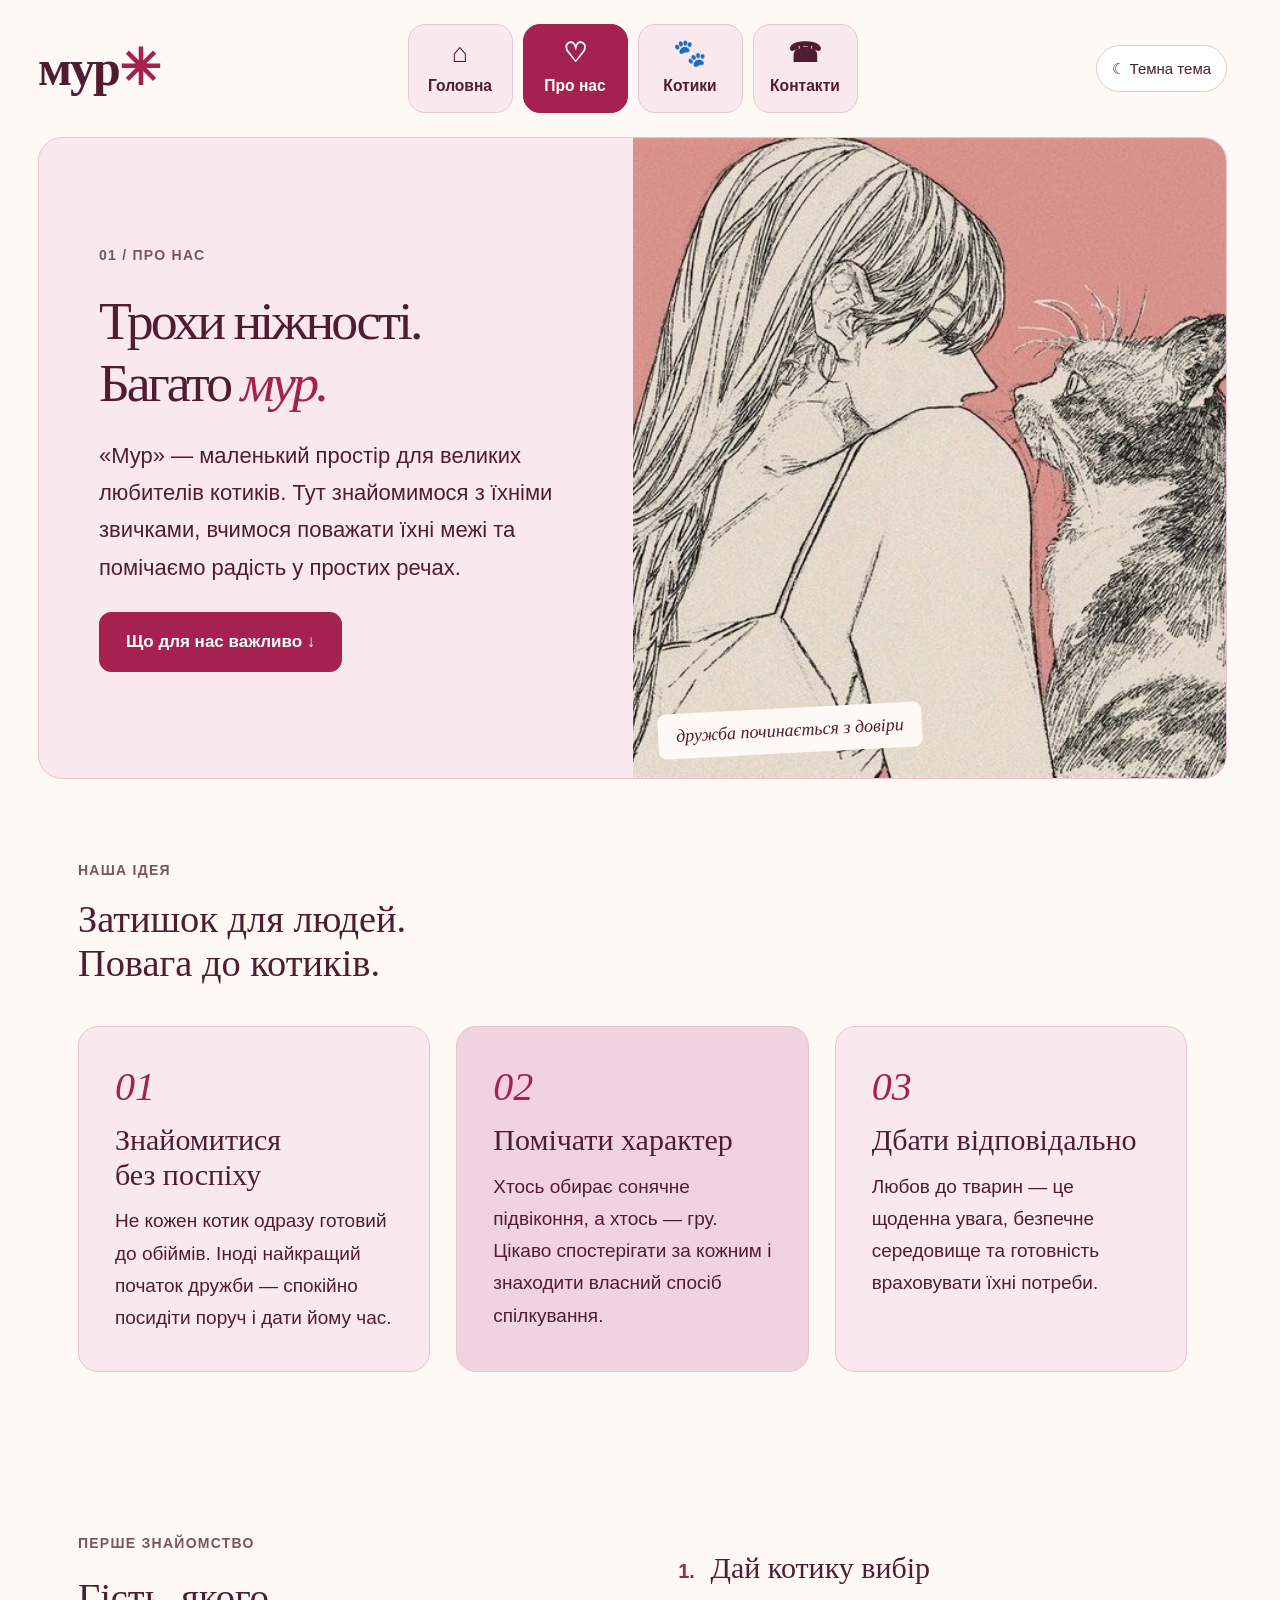
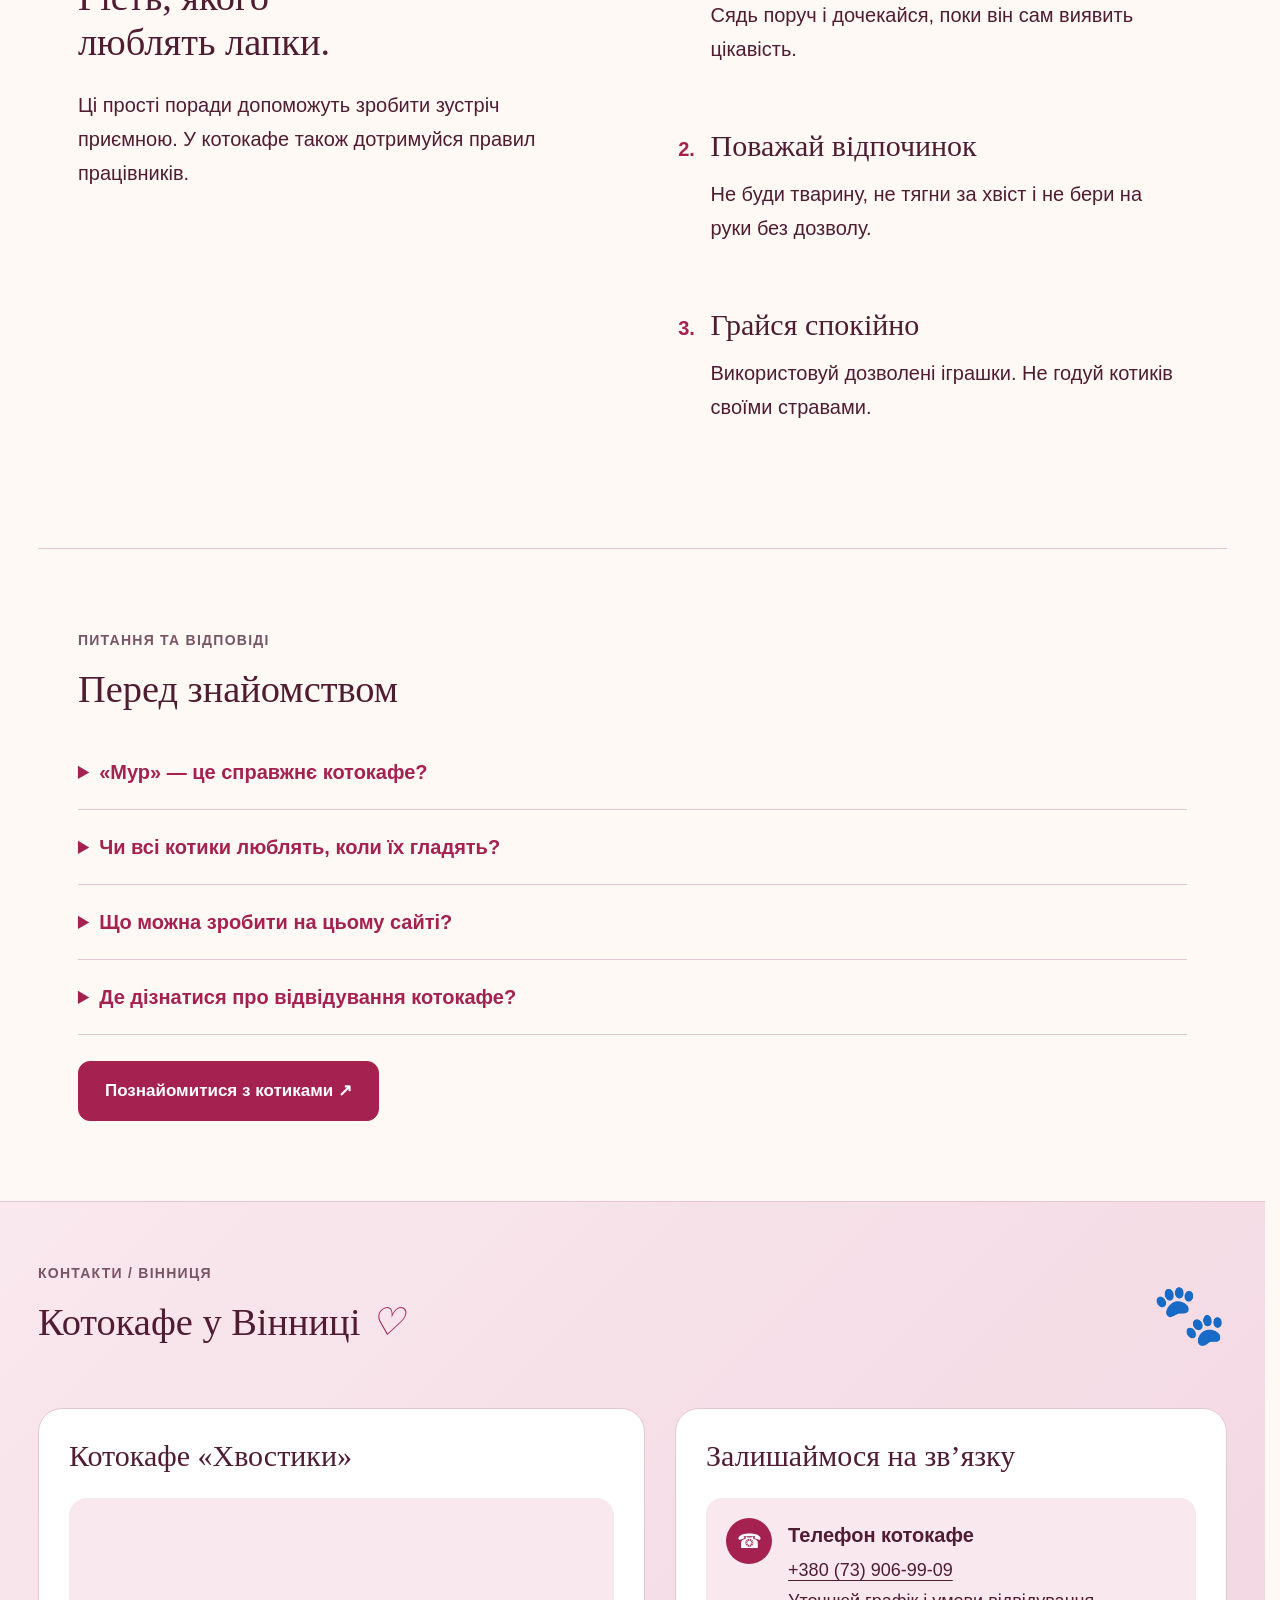
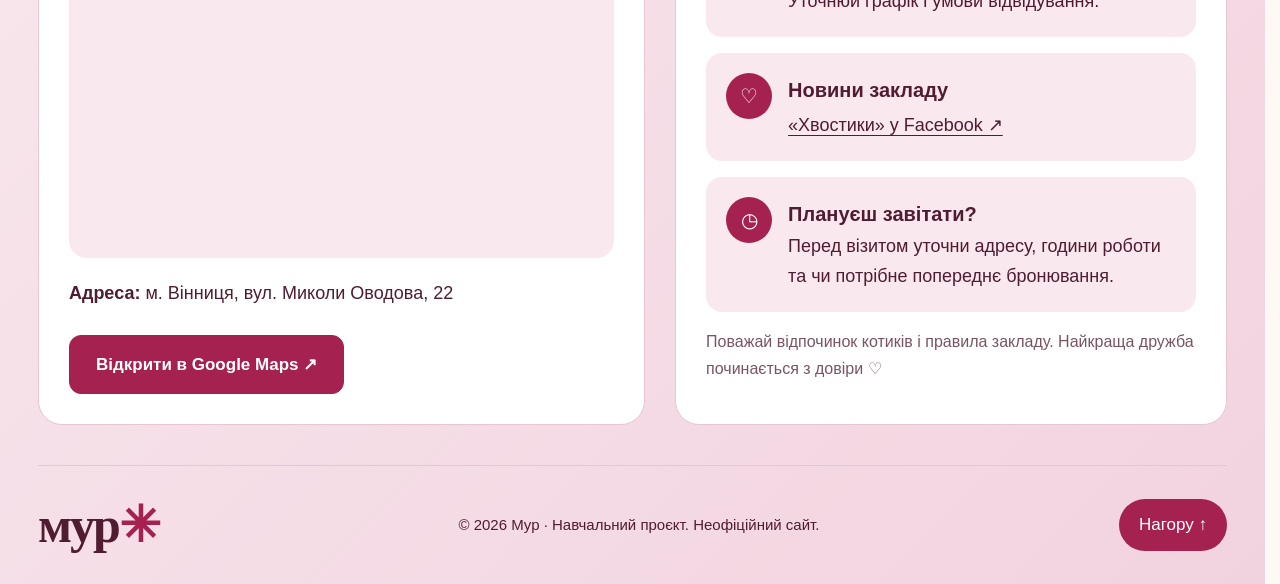
==== about/index.html @ e05c8648 "deleted mur" ====
<!DOCTYPE html>
<html lang="uk">
	<head>
		<meta charset="UTF-8">
			<meta name="viewport" content="width=device-width, initial-scale=1.0">
				<meta name="description" content="Про проєкт Мур: любов до котиків, довіра та дбайливе спілкування.">
					<title>Про нас — Мур</title>
					<link rel="stylesheet" href="../style.css">
						<script src="../script.js" defer=""></script>
					</head>

	<body id="top">
		<a class="skip-link" href="#main">Перейти до вмісту</a>

		<header class="header">
			<a class="logo" href="../index.html" aria-label="Мур — головна">
				мур<span>✳</span>
			</a>

			<nav class="menu" aria-label="Головне меню">
				<a class="menu-link" href="../index.html">
					<span class="menu-icon" aria-hidden="true">⌂</span>
					<span>Головна</span>
				</a>
				<a class="menu-link" href="index.html" aria-current="page">
					<span class="menu-icon" aria-hidden="true">♡</span>
					<span>Про нас</span>
				</a>
				<a class="menu-link" href="../cats/index.html">
					<span class="menu-icon" aria-hidden="true">🐾</span>
					<span>Котики</span>
				</a>
				<a class="menu-link" href="../contacts/index.html">
					<span class="menu-icon" aria-hidden="true">☎</span>
					<span>Контакти</span>
				</a>
			</nav>

			<div class="header-actions">
				<button class="theme-toggle" type="button"
				  data-theme-toggle="" aria-pressed="false">
					☾ Темна тема
				</button>
			</div>
		</header>

		<main id="main">
			<section class="hero">
				<div class="hero-text">
					<p class="eyebrow">01 / ПРО НАС</p>
					<h1>
						Трохи ніжності.<br>
							Багато <em>мур.</em>
					</h1>
					<p class="intro">
						«Мур» — маленький простір для великих любителів котиків.
						Тут знайомимося з їхніми звичками, вчимося поважати
						їхні межі та помічаємо радість у простих речах.
					</p>
					<a class="button" href="#values">Що для нас важливо ↓</a>
				</div>

				<figure class="hero-photo">
					<img src="images/cat.png"
					  alt="Дівчина й котик дивляться одне на одного">
						<figcaption>дружба починається з довіри</figcaption>
					</figure>
			</section>

			<section class="section" id="values">
				<p class="eyebrow">НАША ІДЕЯ</p>
				<h2>
					Затишок для людей.<br>Повага до котиків.</h2>

				<div class="cards">
					<article class="info-card">
						<span class="number">01</span>
						<h3>Знайомитися без поспіху</h3>
						<p>
							Не кожен котик одразу готовий до обіймів.
							Іноді найкращий початок дружби — спокійно
							посидіти поруч і дати йому час.
						</p>
					</article>

					<article class="info-card">
						<span class="number">02</span>
						<h3>Помічати характер</h3>
						<p>
							Хтось обирає сонячне підвіконня, а хтось — гру.
							Цікаво спостерігати за кожним і знаходити
							власний спосіб спілкування.
						</p>
					</article>

					<article class="info-card">
						<span class="number">03</span>
						<h3>Дбати відповідально</h3>
						<p>
							Любов до тварин — це щоденна увага,
							безпечне середовище та готовність
							враховувати їхні потреби.
						</p>
					</article>
				</div>
			</section>

			<section class="section split">
				<div>
					<p class="eyebrow">ПЕРШЕ ЗНАЙОМСТВО</p>
					<h2>
						Гість, якого<br>люблять лапки.</h2>
					<p>
						Ці прості поради допоможуть зробити зустріч приємною.
						У котокафе також дотримуйся правил працівників.
					</p>
				</div>

				<ol class="steps">
					<li>
						<h3>Дай котику вибір</h3>
						<p>
							Сядь поруч і дочекайся, поки він сам виявить цікавість.
						</p>
					</li>
					<li>
						<h3>Поважай відпочинок</h3>
						<p>
							Не буди тварину, не тягни за хвіст
							і не бери на руки без дозволу.
						</p>
					</li>
					<li>
						<h3>Грайся спокійно</h3>
						<p>
							Використовуй дозволені іграшки.
							Не годуй котиків своїми стравами.
						</p>
					</li>
				</ol>
			</section>

			<section class="section faq">
				<p class="eyebrow">ПИТАННЯ ТА ВІДПОВІДІ</p>
				<h2>Перед знайомством</h2>

				<details>
					<summary>«Мур» — це справжнє котокафе?</summary>
					<p>
						«Мур» — навчальний вебпроєкт. На сторінці контактів
						наведено окремий заклад «Хвостики» у Вінниці.
						Цей сайт не є його офіційним представництвом.
					</p>
				</details>

				<details>
					<summary>Чи всі котики люблять, коли їх гладять?</summary>
					<p>
						У кожного свій характер і настрій.
						Якщо котик відходить або не хоче контакту,
						дай йому простір і не наполягай.
					</p>
				</details>

				<details>
					<summary>Що можна зробити на цьому сайті?</summary>
					<p>
						Познайомитися з вигаданими персонажами, прочитати
						їхні історії, віртуально погладити котика
						та пройти маленький тест на котячий настрій.
					</p>
				</details>

				<details>
					<summary>Де дізнатися про відвідування котокафе?</summary>
					<p>
						У контактах є мапа, телефон і посилання на сторінку
						«Хвостиків». Час роботи й умови відвідування
						уточнюй безпосередньо у закладу.
					</p>
				</details>

				<a class="button" href="../cats/index.html">
					Познайомитися з котиками ↗
				</a>
			</section>
		</main>

		<footer class="contact-footer" id="contacts">
			<div class="footer-heading">
				<div>
					<p class="eyebrow">КОНТАКТИ / ВІННИЦЯ</p>
					<h2>
						Котокафе у Вінниці <em>♡</em>
					</h2>
				</div>
				<span class="floating-paw" aria-hidden="true">🐾</span>
			</div>

			<div class="footer-grid">
				<section class="map-card" aria-labelledby="map-title">
					<h3 id="map-title">Котокафе «Хвостики»</h3>
					<iframe class="location-map"
					  title="Мапа котокафе Хвостики у Вінниці"
					  src="https://maps.google.com/maps?q=Хвостики,+Миколи+Оводова+22,+Вінниця&amp;z=16&amp;output=embed"
					  loading="lazy" allowfullscreen=""
					  referrerpolicy="no-referrer-when-downgrade"></iframe>
					<p class="map-address">
						<strong>Адреса:</strong> м. Вінниця, вул. Миколи Оводова, 22
					</p>
					<a class="button"
					  href="https://www.google.com/maps/search/?api=1&amp;query=Хвостики+Миколи+Оводова+22+Вінниця"
					  target="_blank" rel="noopener noreferrer">
						Відкрити в Google Maps ↗
					</a>
				</section>

				<section class="contact-details" aria-labelledby="contact-title">
					<h3 id="contact-title">Залишаймося на зв’язку</h3>

					<div class="contact-item">
						<span class="contact-icon" aria-hidden="true">☎</span>
						<div>
							<h4>Телефон котокафе</h4>
							<a href="tel:+380739069909">+380 (73) 906-99-09</a>
							<p>Уточнюй графік і умови відвідування.</p>
						</div>
					</div>

					<div class="contact-item">
						<span class="contact-icon" aria-hidden="true">♡</span>
						<div>
							<h4>Новини закладу</h4>
							<a href="https://www.facebook.com/catcafe.vn/"
							  target="_blank" rel="noopener noreferrer">
								«Хвостики» у Facebook ↗
							</a>
						</div>
					</div>

					<div class="contact-item">
						<span class="contact-icon" aria-hidden="true">◷</span>
						<div>
							<h4>Плануєш завітати?</h4>
							<p>
								Перед візитом уточни адресу, години роботи
								та чи потрібне попереднє бронювання.
							</p>
						</div>
					</div>

					<p class="footer-invitation">
						Поважай відпочинок котиків і правила закладу.
						Найкраща дружба починається з довіри ♡
					</p>
				</section>
			</div>

			<div class="footer-bottom">
				<a class="logo" href="../index.html">
					мур<span>✳</span>
				</a>
				<p>© 2026 Мур · Навчальний проєкт. Неофіційний сайт.</p>
				<a class="footer-top" href="#top">Нагору ↑</a>
			</div>
		</footer>
	</body>
</html>
---- style.css ----
/* Усі стилі сайту містяться лише в цьому файлі. */

:root {
  color-scheme: light;
  --paper: #fff9f5;
  --surface: #ffffff;
  --pink: #f9e8ee;
  --pink-deep: #f1d3df;
  --ink: #501c32;
  --muted: #795465;
  --accent: #a52150;
  --button-text: #ffffff;
  --line: #e8c5d2;
  --glow: rgba(165, 33, 80, 0.24);
}

html[data-theme="dark"] {
  color-scheme: dark;
  --paper: #21151e;
  --surface: #30202b;
  --pink: #3c2635;
  --pink-deep: #493043;
  --ink: #fff0f5;
  --muted: #dfb9cc;
  --accent: #ff9dc2;
  --button-text: #351124;
  --line: #684254;
  --glow: rgba(255, 157, 194, 0.22);
}

* {
  box-sizing: border-box;
  margin: 0;
  padding: 0;
}

html {
  font-size: 20px;
  scroll-behavior: smooth;
  scroll-padding-top: 24px;
  scrollbar-gutter: stable;
}

body {
  min-width: 0;
  background: var(--paper);
  color: var(--ink);
  font-family: Arial, sans-serif;
  line-height: 1.7;
  overflow-wrap: break-word;
}

body.modal-open {
  overflow: hidden;
}

a {
  color: inherit;
  text-decoration: none;
}

button,
input {
  font: inherit;
}

button {
  cursor: pointer;
}

img {
  display: block;
  max-width: 100%;
}

button,
a,
summary,
input {
  -webkit-tap-highlight-color: transparent;
}

:focus-visible {
  outline: 3px solid var(--accent);
  outline-offset: 5px;
}

[hidden] {
  display: none !important;
}

h1,
h2,
h3 {
  font-family: Georgia, serif;
  font-weight: normal;
  line-height: 1.16;
  text-wrap: balance;
}

h1 {
  margin: 1.1rem 0;
  font-size: clamp(2.4rem, 4.2vw, 4.2rem);
  letter-spacing: -0.055em;
}

h2 {
  margin: 0.7rem 0 1.2rem;
  font-size: clamp(1.9rem, 3vw, 2.7rem);
}

h3 {
  margin: 0.65rem 0;
  font-size: 1.5rem;
}

h4 {
  font-size: 1rem;
}

em {
  color: var(--accent);
}

.header,
.hero,
.section,
.about,
.cats,
.footer-heading,
.footer-grid,
.footer-bottom {
  width: 94%;
  max-width: 2400px;
  margin-inline: auto;
}

.skip-link {
  position: fixed;
  top: -120px;
  left: 20px;
  z-index: 100;
  padding: 12px 20px;
  border-radius: 12px;
  background: var(--surface);
}

.skip-link:focus {
  top: 15px;
}

/* Шапка */

.header {
  display: grid;
  grid-template-columns: minmax(0, 1fr) auto minmax(0, 1fr);
  align-items: center;
  gap: 20px;
  padding-block: 24px;
}

.header > * {
  min-width: 0;
}

.logo {
  width: fit-content;
  font: bold 2.5rem Georgia, serif;
  letter-spacing: -0.1rem;
}

.logo span {
  color: var(--accent);
}

.menu {
  display: flex;
  justify-content: center;
  gap: 10px;
}

.menu-link {
  display: flex;
  flex-direction: column;
  align-items: center;
  justify-content: center;
  gap: 4px;
  min-width: 105px;
  padding: 12px 16px;
  border: 1px solid var(--line);
  border-radius: 17px;
  background: var(--pink);
  font-size: 0.78rem;
  font-weight: bold;
}

.menu-icon {
  font-size: 1.35rem;
  line-height: 1.2;
}

.menu-link[aria-current="page"] {
  border-color: var(--accent);
  background: var(--accent);
  color: var(--button-text);
}

.header-actions {
  justify-self: end;
}

.theme-toggle {
  padding: 10px 15px;
  border: 1px solid var(--line);
  border-radius: 30px;
  background: var(--surface);
  color: var(--ink);
  font-size: 0.75rem;
}

/* Головний екран */

.hero {
  display: grid;
  grid-template-columns: minmax(0, 1fr) minmax(0, 1fr);
  overflow: hidden;
  border: 1px solid var(--line);
  border-radius: 24px;
  background: var(--pink);
}

.hero-text {
  display: flex;
  flex-direction: column;
  align-items: flex-start;
  justify-content: center;
  min-width: 0;
  padding: 3rem;
}

.eyebrow,
.tag {
  color: var(--muted);
  font-size: 0.7rem;
  font-weight: bold;
  letter-spacing: 0.09em;
}

.intro {
  max-width: 34em;
  font-size: 1.1rem;
}

.hero-note {
  margin-top: 2rem;
  color: var(--muted);
  font-size: 0.8rem;
}

.hero-photo {
  position: relative;
  min-width: 0;
  min-height: 32rem;
  overflow: hidden;
  background: var(--pink-deep);
}

.hero-photo img {
  position: absolute;
  inset: 0;
  width: 100%;
  height: 100%;
  object-fit: cover;
  transition: transform 0.6s ease;
}

.hero-photo figcaption {
  position: absolute;
  bottom: 25px;
  left: 25px;
  max-width: calc(100% - 50px);
  padding: 12px 18px;
  border-radius: 8px;
  background: var(--paper);
  font: italic 0.9rem Georgia, serif;
  transform: rotate(-3deg);
}

.button {
  display: inline-flex;
  align-items: center;
  justify-content: center;
  gap: 12px;
  margin-top: 1.3rem;
  padding: 0.8rem 1.3rem;
  border: 1px solid var(--accent);
  border-radius: 12px;
  background: var(--accent);
  color: var(--button-text);
  font-size: 0.85rem;
  font-weight: bold;
  line-height: 1.5;
  text-align: center;
}

.button-secondary {
  background: var(--surface);
  color: var(--accent);
}

.text-link,
.back-link {
  display: inline-block;
  margin-block: 0.5rem;
  color: var(--accent);
  text-decoration: underline;
  text-underline-offset: 5px;
}

.ribbon {
  display: flex;
  flex-wrap: wrap;
  align-items: center;
  justify-content: center;
  gap: 2rem;
  margin-top: 24px;
  padding: 22px;
  background: var(--accent);
  color: var(--button-text);
  font-size: 0.7rem;
  letter-spacing: 0.08em;
}

/* Основні блоки */

.section,
.about,
.cats {
  padding: 4rem 2rem;
}

.about,
.split {
  display: grid;
  grid-template-columns: minmax(0, 1fr) minmax(0, 1fr);
  gap: 4rem;
  border-bottom: 1px solid var(--line);
}

.about-text p,
.split p {
  margin-bottom: 1rem;
}

.signature {
  color: var(--accent);
  font: italic 1.3rem Georgia, serif;
}

.section-heading {
  display: flex;
  align-items: end;
  justify-content: space-between;
  gap: 1rem;
}

.section-note {
  color: var(--muted);
  font-size: 0.8rem;
}

.cards {
  display: grid;
  grid-template-columns: repeat(3, minmax(0, 1fr));
  gap: 1.3rem;
  margin-top: 2rem;
}

.card,
.info-card {
  min-width: 0;
  padding: 1.8rem;
  border: 1px solid var(--line);
  border-radius: 20px;
  background: var(--pink);
}

.card {
  border-radius: 85px 85px 18px 18px;
}

.card:nth-child(2),
.info-card:nth-child(2) {
  background: var(--pink-deep);
}

.cat-icon {
  padding: 0.5rem 0 1rem;
  font-size: 2.8rem;
  text-align: center;
}

.card p,
.info-card p {
  font-size: 0.95rem;
}

.number {
  color: var(--accent);
  font: italic 2rem Georgia, serif;
}

.closing {
  padding: 3rem 1rem;
  background: var(--pink);
  text-align: center;
}

.closing p {
  margin: 0.5rem 0 1rem;
  font: normal clamp(1.9rem, 3vw, 2.7rem)/1.25 Georgia, serif;
}

.closing-heart {
  color: var(--accent);
  font-size: 2rem;
}

.page-intro {
  border-radius: 24px;
  background: var(--pink);
}

.notice {
  max-width: 70em;
  margin-top: 1.5rem;
  padding: 1rem 1.2rem;
  border-left: 3px solid var(--accent);
  border-radius: 0 12px 12px 0;
  background: var(--surface);
  color: var(--muted);
  font-size: 0.85rem;
}

.stack {
  display: grid;
  gap: 1rem;
}

.steps {
  padding-left: 1.4rem;
}

.steps li {
  padding: 0.3rem 0.5rem 1.2rem;
  border-radius: 12px;
}

.steps li::marker {
  color: var(--accent);
  font-weight: bold;
}

/* Питання та відповіді */

details {
  padding: 1rem 0;
  border-bottom: 1px solid var(--line);
}

summary {
  border-radius: 8px;
  color: var(--accent);
  font-weight: bold;
  cursor: pointer;
}

details p {
  max-width: 65em;
  margin-top: 1rem;
}

details[open] > p {
  animation: answer-in 0.3s ease-out;
}

/* Картки персонажів */

.profile {
  min-width: 0;
  overflow: hidden;
  border: 1px solid var(--line);
  border-radius: 24px;
  background: var(--surface);
}

.profile > img {
  width: 100%;
  aspect-ratio: 360 / 280;
  object-fit: cover;
}

.profile-copy {
  padding: 1.5rem;
}

.profile-copy p {
  font-size: 0.95rem;
}

.fact {
  margin-top: 1rem;
  padding-top: 1rem;
  border-top: 1px solid var(--line);
}

.profile-actions {
  display: flex;
  flex-wrap: wrap;
  gap: 10px;
  margin-top: 1.2rem;
}

.profile-actions .button {
  flex: 1 1 140px;
  margin-top: 0;
  padding: 0.65rem 0.8rem;
  font-size: 0.8rem;
}

.pet-message {
  min-height: 3.8em;
  margin-top: 0.8rem;
  color: var(--accent);
  font-size: 0.85rem;
}

/* Тест */

.quiz-panel {
  padding: 2rem;
  border: 1px solid var(--line);
  border-radius: 24px;
  background: var(--pink);
}

.quiz-description {
  max-width: 65ch;
  margin-bottom: 1.5rem;
  color: var(--muted);
}

.quiz-form fieldset {
  min-width: 0;
  margin-bottom: 1.3rem;
  padding: 1.2rem;
  border: 1px solid var(--line);
  border-radius: 18px;
  background: var(--surface);
}

.quiz-form legend {
  float: left;
  width: 100%;
  max-width: 100%;
  margin: 0 0 1rem;
  padding: 0;
  color: var(--ink);
  font-size: 1rem;
  font-weight: bold;
  line-height: 1.5;
  white-space: normal;
  overflow-wrap: anywhere;
}

.quiz-form fieldset::after {
  content: "";
  display: block;
  clear: both;
}

.quiz-option {
  clear: both;
  min-width: 0;
}

.quiz-option span {
  min-width: 0;
  overflow-wrap: anywhere;
}
}

.quiz-option {
  display: flex;
  align-items: flex-start;
  gap: 12px;
  margin-block: 8px;
  padding: 12px;
  border: 1px solid var(--line);
  border-radius: 12px;
  cursor: pointer;
}

.quiz-option:has(input:checked) {
  border-color: var(--accent);
  background: var(--pink);
}

.quiz-option input {
  flex-shrink: 0;
  width: 20px;
  height: 20px;
  margin-top: 6px;
  accent-color: var(--accent);
}

.quiz-result {
  margin-top: 1.5rem;
  padding: 1.5rem;
  border: 2px solid var(--accent);
  border-radius: 18px;
  background: var(--surface);
}

.quiz-result h3 {
  color: var(--accent);
}

/* Вікно історії */

.story-dialog {
  position: fixed;
  inset: 0;
  width: min(92%, 680px);
  max-height: 85dvh;
  margin: auto;
  padding: 2rem;
  overflow-y: auto;
  border: 1px solid var(--line);
  border-radius: 25px;
  background: var(--surface);
  color: var(--ink);
  box-shadow: 0 25px 80px rgba(0, 0, 0, 0.25);
}

.story-dialog[open] {
  animation: answer-in 0.25s ease-out;
}

.story-dialog::backdrop {
  background: rgba(24, 10, 20, 0.65);
  backdrop-filter: blur(5px);
}

.dialog-close {
  display: block;
  margin-left: auto;
  padding: 8px 14px;
  border: 1px solid var(--line);
  border-radius: 30px;
  background: var(--pink);
  color: var(--ink);
  font-size: 0.8rem;
}

.dialog-art {
  width: 200px;
  margin: 1rem auto;
  border-radius: 20px;
}

.story-dialog h2 {
  text-align: center;
}

.story-dialog .eyebrow {
  margin-top: 1rem;
  text-align: center;
}

/* Контакти та футер */

.contact-intro {
  display: grid;
  grid-template-columns: minmax(0, 2fr) minmax(0, 1fr);
  align-items: center;
  gap: 3rem;
}

.contact-art {
  justify-self: center;
  width: 70%;
  max-width: 350px;
}

.contact-footer {
  padding: 3rem 0 1.5rem;
  border-top: 1px solid var(--line);
  background: linear-gradient(135deg, var(--pink), var(--pink-deep));
}

.footer-heading {
  display: flex;
  align-items: center;
  justify-content: space-between;
  gap: 1rem;
  margin-bottom: 2rem;
}

.footer-grid {
  display: grid;
  grid-template-columns: minmax(0, 1.1fr) minmax(0, 1fr);
  gap: 1.5rem;
}

.map-card,
.contact-details {
  min-width: 0;
  padding: 1.5rem;
  border: 1px solid var(--line);
  border-radius: 24px;
  background: var(--surface);
}

.map-card h3,
.contact-details h3 {
  margin: 0 0 1.2rem;
}

.location-map {
  display: block;
  width: 100%;
  height: 18rem;
  border: 0;
  border-radius: 18px;
  background: var(--pink);
}

.map-address {
  margin-top: 1rem;
  font-size: 0.9rem;
}

.contact-item {
  display: flex;
  align-items: flex-start;
  gap: 0.8rem;
  margin-bottom: 0.8rem;
  padding: 1rem;
  border-radius: 16px;
  background: var(--pink);
}

.contact-item > div {
  min-width: 0;
}

.contact-icon {
  display: flex;
  flex-shrink: 0;
  align-items: center;
  justify-content: center;
  width: 2.3rem;
  height: 2.3rem;
  border-radius: 50%;
  background: var(--accent);
  color: var(--button-text);
}

.contact-item p,
.contact-item a {
  font-size: 0.9rem;
  overflow-wrap: anywhere;
}

.contact-item a {
  text-decoration: underline;
  text-underline-offset: 4px;
}

.contact-hint,
.footer-invitation {
  color: var(--muted);
  font-size: 0.8rem;
}

.footer-bottom {
  display: flex;
  flex-wrap: wrap;
  align-items: center;
  justify-content: space-between;
  gap: 1rem;
  margin-top: 2rem;
  padding-top: 1.5rem;
  border-top: 1px solid var(--line);
}

.footer-bottom p {
  font-size: 0.75rem;
}

.footer-top {
  padding: 0.6rem 1rem;
  border-radius: 30px;
  background: var(--accent);
  color: var(--button-text);
  font-size: 0.85rem;
}

/* Анімації та підсвічування */

.button,
.menu-link,
.theme-toggle,
.card,
.info-card,
.profile,
.contact-item,
.footer-top,
.map-card,
.contact-details,
.steps li,
.quiz-option,
.dialog-close {
  transition:
    transform 0.25s ease,
    box-shadow 0.25s ease,
    background-color 0.25s ease,
    border-color 0.25s ease;
}

.logo,
.text-link,
.back-link {
  transition: color 0.25s ease, text-shadow 0.25s ease;
}

@media (hover: hover) and (pointer: fine) {
  .button:hover,
  .menu-link:hover,
  .theme-toggle:hover,
  .footer-top:hover,
  .dialog-close:hover {
    transform: translateY(-3px);
    box-shadow: 0 0 25px var(--glow);
  }

  .card:hover,
  .info-card:hover,
  .profile:hover,
  .contact-item:hover {
    transform: translateY(-5px);
    box-shadow: 0 14px 30px var(--glow);
  }

  .map-card:hover,
  .contact-details:hover,
  .quiz-option:hover {
    box-shadow: 0 0 25px var(--glow);
  }

  .steps li:hover {
    transform: translateX(4px);
    background: var(--pink);
  }

  .hero-photo:hover img {
    transform: scale(1.035);
  }

  .logo:hover,
  .text-link:hover,
  .back-link:hover {
    color: var(--accent);
    text-shadow: 0 0 15px var(--glow);
  }

  summary:hover {
    background: var(--pink);
  }
}

.profile:focus-within,
.contact-item:focus-within,
.quiz-option:focus-within {
  box-shadow: 0 0 24px var(--glow);
}

.floating-paw {
  display: inline-block;
  font-size: 3rem;
  animation: paw-float 4s ease-in-out infinite;
}

.effect-particle {
  position: fixed;
  top: 0;
  left: 0;
  z-index: 1000;
  pointer-events: none;
  user-select: none;
  color: var(--accent);
  font-size: 25px;
  line-height: 1;
}

@keyframes paw-float {
  0%,
  100% {
    transform: translateY(0) rotate(-6deg);
  }
  50% {
    transform: translateY(-10px) rotate(6deg);
  }
}

@keyframes answer-in {
  from {
    opacity: 0;
    transform: translateY(8px);
  }
  to {
    opacity: 1;
    transform: translateY(0);
  }
}

/* Адаптація без зміни базового розміру шрифту */

@media (max-width: 1100px) {
  .header {
    grid-template-columns: 1fr auto;
  }

  .menu {
    grid-column: 1 / -1;
    grid-row: 2;
  }

  .hero-text {
    padding: 2rem;
  }

  .section,
  .about,
  .cats {
    padding: 3rem 1rem;
  }

  .about,
  .split {
    gap: 2rem;
  }

  .cards {
    grid-template-columns: repeat(2, minmax(0, 1fr));
  }

  .section-note {
    display: none;
  }
}

@media (max-width: 760px) {
  .hero,
  .about,
  .split,
  .footer-grid,
  .contact-intro {
    grid-template-columns: 1fr;
  }

  .hero-photo {
    min-height: 0;
    aspect-ratio: 1 / 1;
  }

  .hero-text {
    padding: 2rem 1.2rem;
  }

  .cards {
    grid-template-columns: 1fr;
  }

  .section,
  .about,
  .cats {
    padding: 2.5rem 0.7rem;
  }

  .page-intro {
    padding: 2rem 1.2rem;
  }

  .menu {
    display: grid;
    grid-template-columns: repeat(4, minmax(0, 1fr));
    width: 100%;
    gap: 7px;
  }

  .menu-link {
    min-width: 0;
    padding: 10px 4px;
    font-size: 0.65rem;
  }

  .ribbon {
    gap: 12px;
    padding: 18px 10px;
    font-size: 0.6rem;
  }

  .map-card,
  .contact-details,
  .quiz-panel {
    padding: 1rem;
  }

  .contact-art {
    max-width: 180px;
  }

  .footer-bottom {
    flex-direction: column;
    text-align: center;
  }

  .footer-heading {
    align-items: flex-start;
  }

  .footer-heading .floating-paw {
    font-size: 2rem;
  }

  .story-dialog {
    padding: 1.2rem;
  }

  .quiz-form fieldset {
    padding: 0.8rem;
  }

  .contact-item {
    padding: 0.7rem;
  }
}

@media (prefers-reduced-motion: reduce) {
  html {
    scroll-behavior: auto;
  }

  *,
  *::before,
  *::after {
    animation: none !important;
    transition: none !important;
  }

  .button:hover,
  .menu-link:hover,
  .theme-toggle:hover,
  .footer-top:hover,
  .dialog-close:hover,
  .card:hover,
  .info-card:hover,
  .profile:hover,
  .contact-item:hover,
  .steps li:hover,
  .hero-photo:hover img {
    transform: none;
  }
}
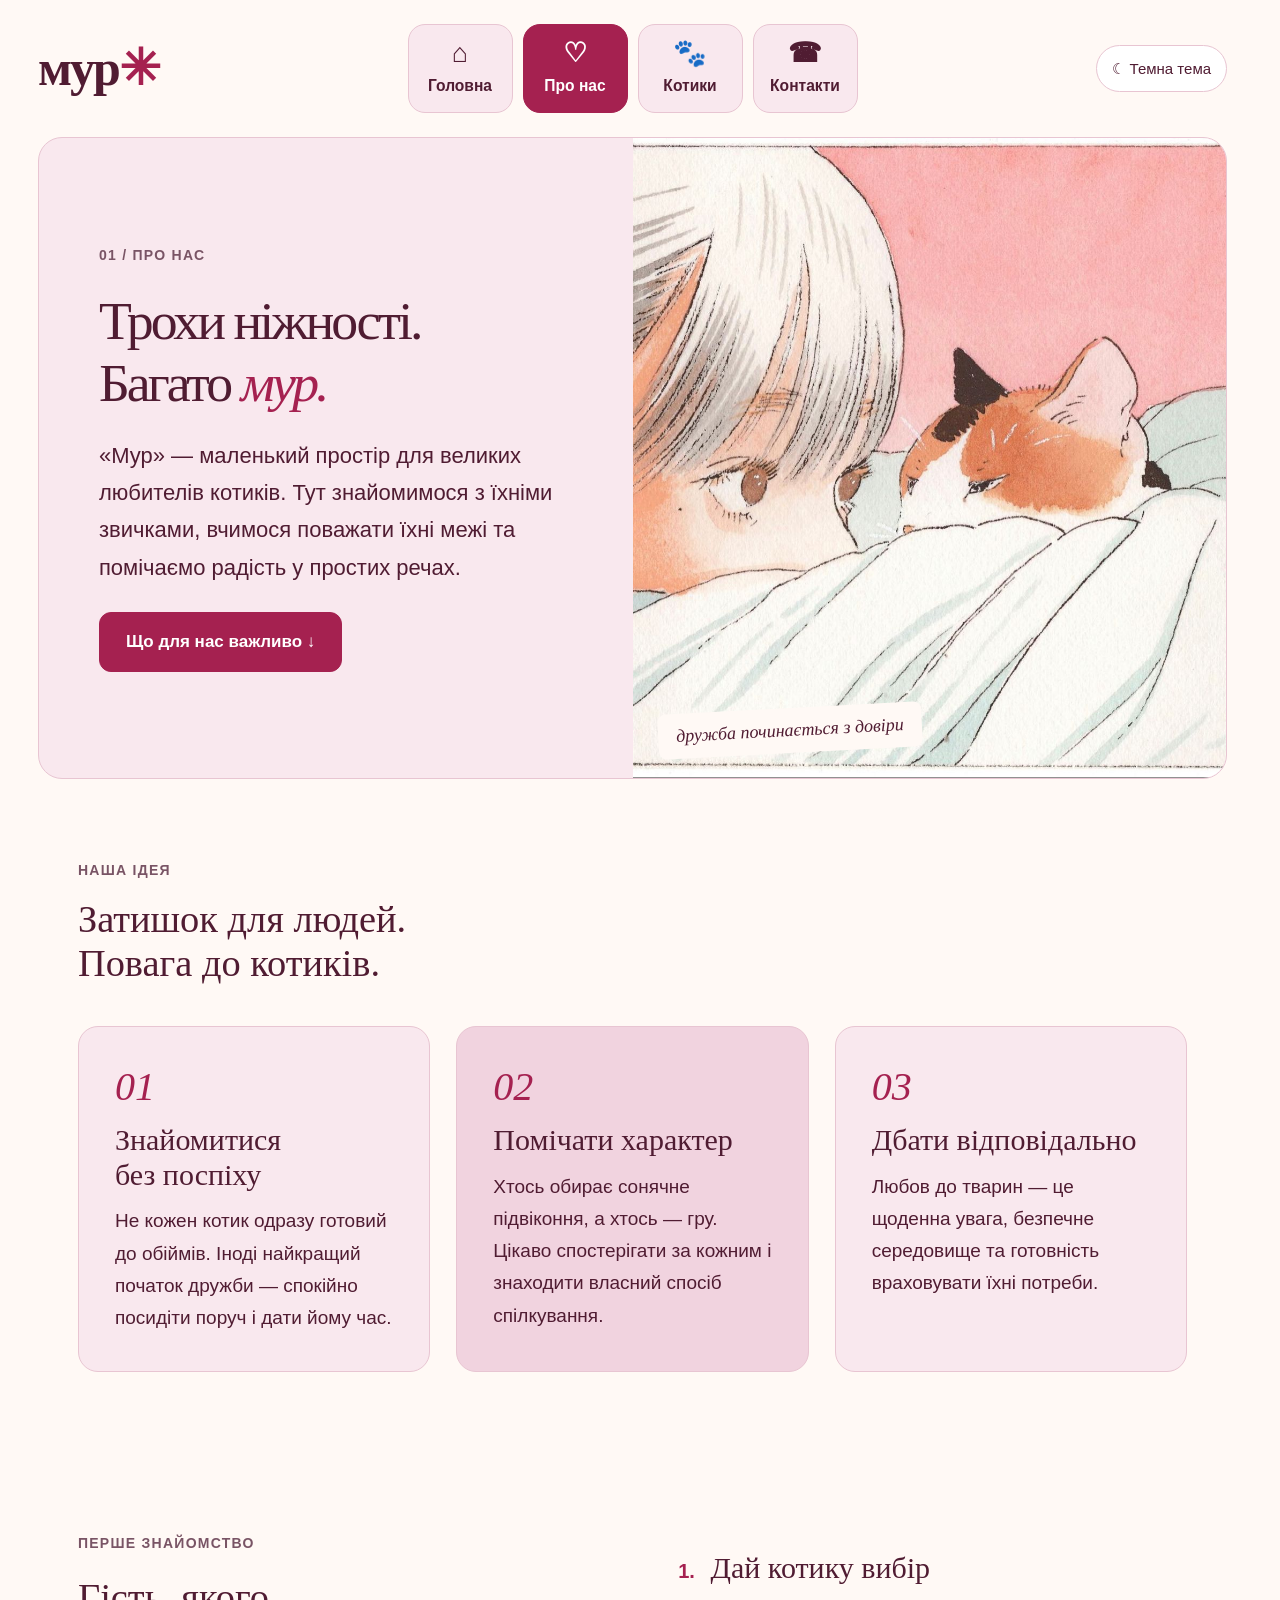
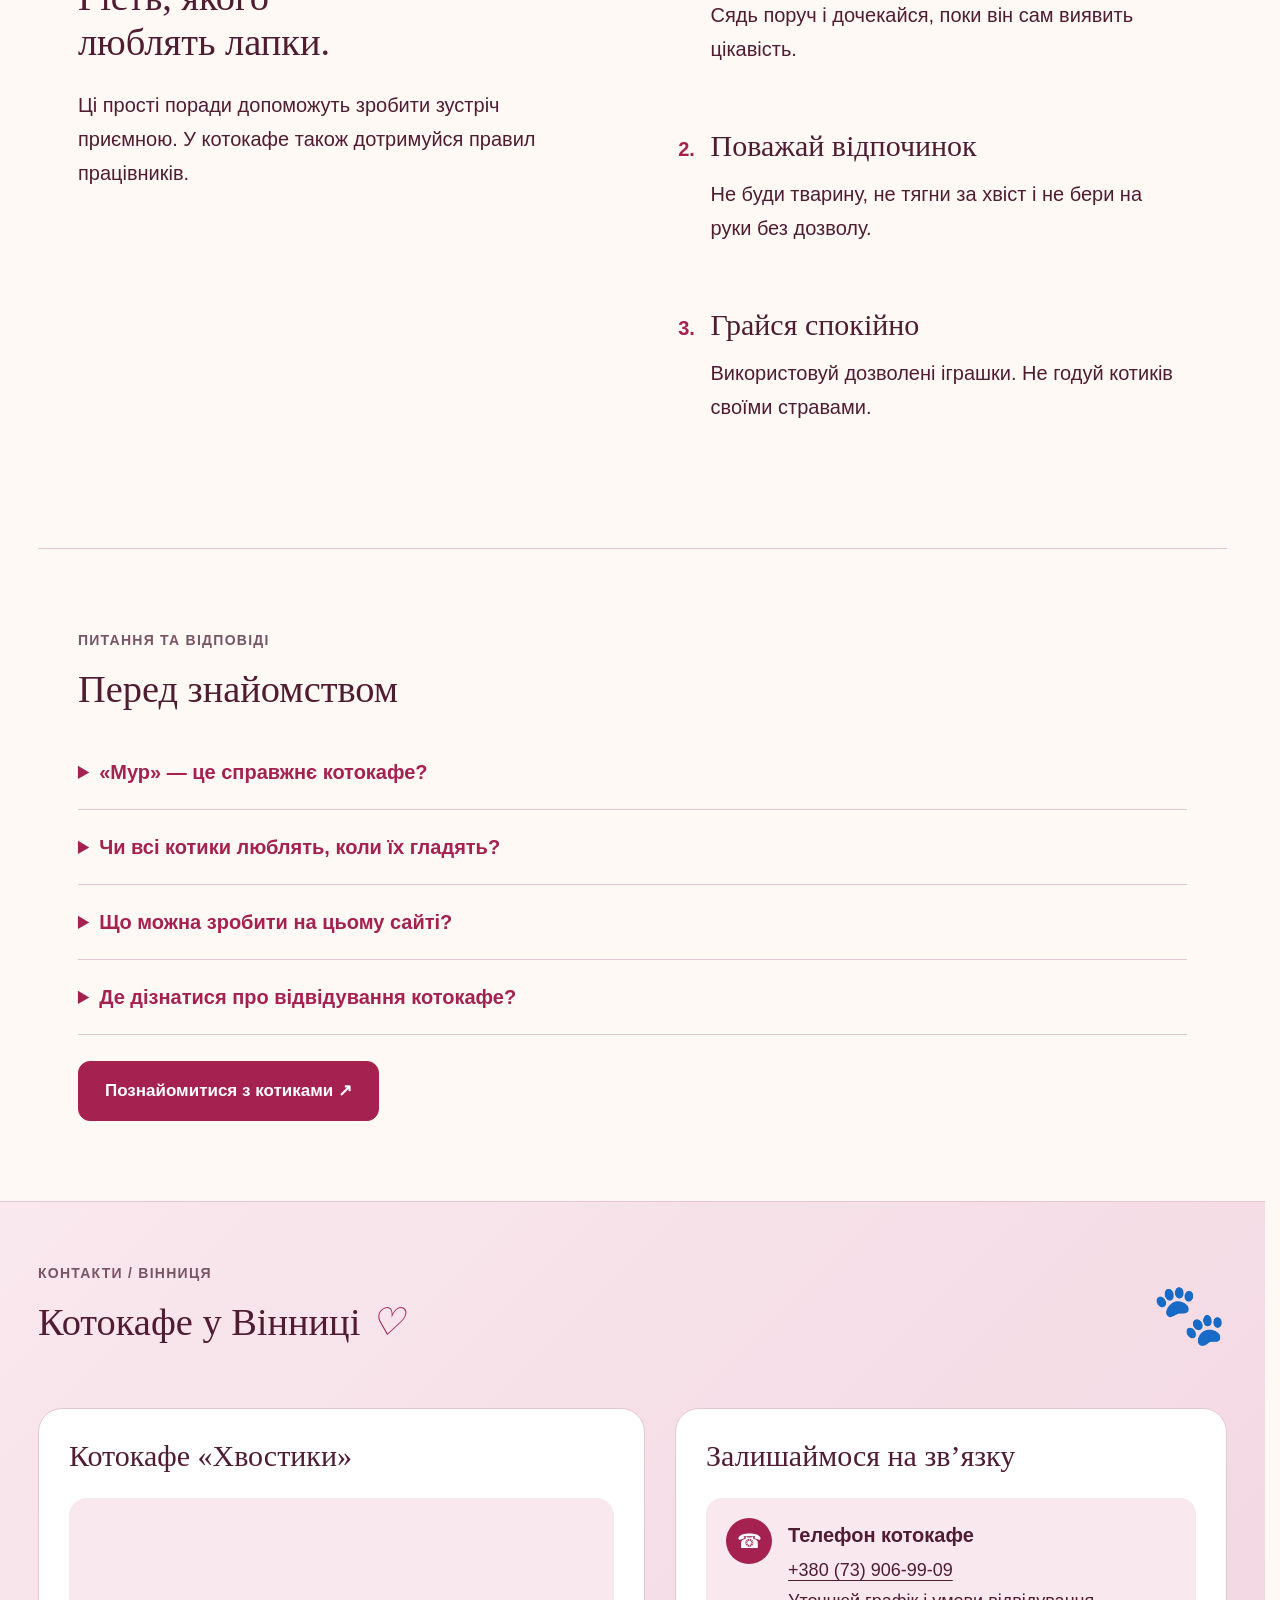
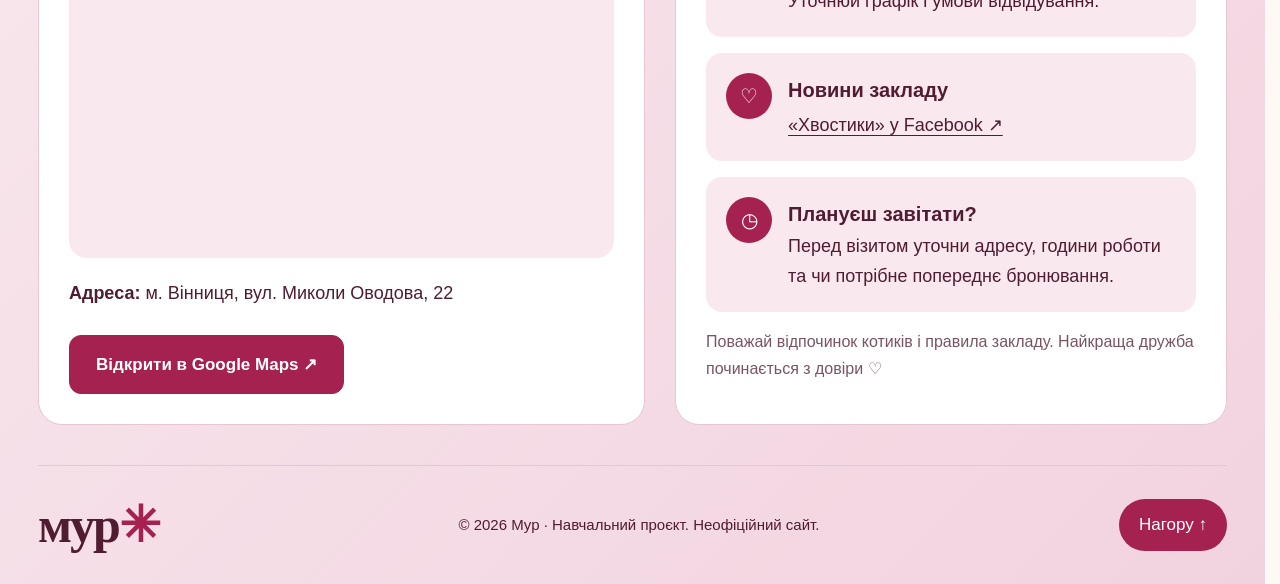
==== commit 6fa8505d: "finish" ====
--- a/about/index.html
+++ b/about/index.html
@@ -61,7 +61,7 @@
 				</div>
 
 				<figure class="hero-photo">
-					<img src="images/cat.png"
+					<img src="images/about_us.jpg"
 					  alt="Дівчина й котик дивляться одне на одного">
 						<figcaption>дружба починається з довіри</figcaption>
 					</figure>
